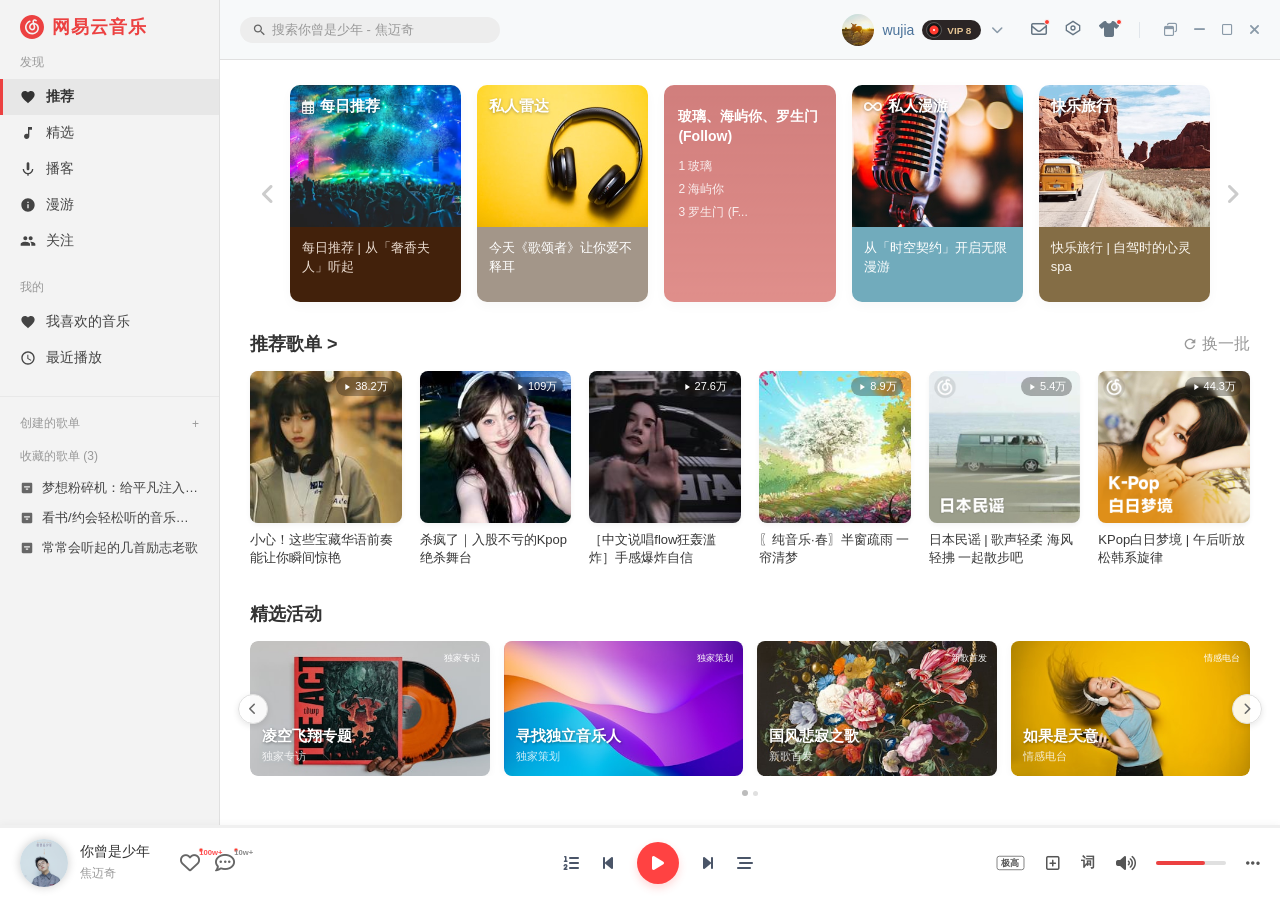
==== index.html @ 2520df68 "first commit: 网页设计课程期末大作业 - 仿网易云音乐网页项目" ====
<!DOCTYPE html>
<html lang="zh-CN">
<head>
    <meta charset="UTF-8">
    <meta name="viewport" content="width=device-width, initial-scale=1.0">
    <title>网易云音乐</title>
    <link rel="stylesheet" href="https://cdnjs.cloudflare.com/ajax/libs/font-awesome/6.4.0/css/all.min.css">
    <link rel="stylesheet" href="css/common.css">
    <style>
        /* 全局重置与变量声明 */
        :root {
            --sidebar-width: 220px;
            --player-height: 75px;
            --topbar-height: 60px;
            --main-bg: #ffffff;
            --sidebar-bg: #f3f3f3;
            --player-bg: #ffffff;
            --text-main: #333333;
            --text-muted: #666666;
            --text-light: #999999;
            --theme-color: #ec4141;
            --theme-hover: #d73a3a;
            --border-color: #e0e0e0;
            --hover-bg: #e7e7e7;
            --card-bg-1: linear-gradient(135deg, #ff5e62, #ff9966);
            --card-bg-2: linear-gradient(135deg, #4ea5ff, #3a7bd5);
            --card-bg-3: linear-gradient(135deg, #de6262, #ffb88c);
            --card-bg-4: linear-gradient(135deg, #11998e, #38ef7d);
            --card-bg-5: linear-gradient(135deg, #f7971e, #ffd200);
        }

        * {
            box-sizing: border-box;
            margin: 0;
            padding: 0;
            font-family: "Helvetica Neue", Helvetica, Arial, "Microsoft YaHei", sans-serif;
            -webkit-user-select: none;
            user-select: none;
        }

        body {
            background-color: #f5f5f7;
            color: var(--text-main);
            overflow: hidden;
            height: 100vh;
            display: flex;
            flex-direction: column;
        }

        /* 布局容器 */
        .app-container {
            display: flex;
            width: 100%;
            height: calc(100vh - var(--player-height));
            position: relative;
        }

        /* 侧边栏样式 */
        .sidebar {
            width: var(--sidebar-width);
            background-color: var(--sidebar-bg);
            border-right: 1px solid var(--border-color);
            display: flex;
            flex-direction: column;
            padding: 15px 0 10px 0;
            flex-shrink: 0;
        }

        .logo {
            display: flex;
            align-items: center;
            padding: 0 20px 15px 20px;
            font-size: 18px;
            font-weight: bold;
            color: var(--theme-color);
            letter-spacing: 1px;
        }

        .logo svg {
            margin-right: 8px;
            fill: var(--theme-color);
        }

        .menu-group {
            margin-bottom: 20px;
        }

        .menu-group h3 {
            font-size: 12px;
            color: var(--text-light);
            padding: 0 20px 8px 20px;
            font-weight: normal;
        }

        .menu-group ul {
            list-style: none;
        }

        .menu-group li {
            display: flex;
            align-items: center;
            padding: 9px 20px;
            font-size: 14px;
            color: #444;
            cursor: pointer;
            transition: all 0.2s ease;
        }

        .menu-group li:hover {
            background-color: var(--hover-bg);
            color: var(--text-main);
        }

        .menu-group li.active {
            background-color: var(--hover-bg);
            color: var(--text-main);
            font-weight: bold;
            border-left: 3px solid var(--theme-color);
            padding-left: 17px;
        }

        .menu-group li svg {
            margin-right: 10px;
            width: 16px;
            height: 16px;
            fill: currentColor;
        }

        .playlist-section {
            flex: 1;
            overflow-y: auto;
            border-top: 1px solid #e8e8e8;
            padding-top: 10px;
        }

        .playlist-section::-webkit-scrollbar {
            width: 5px;
        }
        .playlist-section::-webkit-scrollbar-thumb {
            background: #ddd;
            border-radius: 10px;
        }

        .section-title {
            font-size: 12px;
            color: var(--text-light);
            padding: 8px 20px;
            display: flex;
            justify-content: space-between;
            align-items: center;
            cursor: pointer;
        }
        
        .section-title:hover {
            color: var(--text-muted);
        }

        .fav-playlists {
            list-style: none;
        }

        .fav-playlists li {
            display: flex;
            align-items: center;
            padding: 6px 20px;
            font-size: 13px;
            color: #444;
            cursor: pointer;
            white-space: nowrap;
            overflow: hidden;
            text-overflow: ellipsis;
        }
        
        .fav-playlists li:hover {
            background-color: var(--hover-bg);
        }

        .fav-playlists li svg {
            margin-right: 8px;
            flex-shrink: 0;
            fill: var(--text-muted);
        }

        .fav-playlists li span {
            white-space: nowrap;
            overflow: hidden;
            text-overflow: ellipsis;
        }

        /* 主内容区域样式 */
        .main-content {
            flex: 1;
            background-color: var(--main-bg);
            display: flex;
            flex-direction: column;
            height: 100%;
            position: relative;
        }

        /* 顶部导航条 */
        .top-bar {
            height: var(--topbar-height);
            display: flex;
            align-items: center;
            justify-content: space-between;
            padding: 0 20px;
            border-bottom: 1px solid var(--border-color);
            flex-shrink: 0;
            background-color: #f7f9fa;
        }

        .search-box {
            display: flex;
            align-items: center;
            background-color: #ededed;
            border-radius: 30px;
            padding: 5px 12px;
            width: 260px;
            position: relative;
        }

        .search-box input {
            border: none;
            background: none;
            outline: none;
            font-size: 13px;
            width: 100%;
            color: var(--text-main);
            padding-left: 5px;
        }

        .search-box input::placeholder {
            color: var(--text-light);
        }

        .search-box svg {
            fill: var(--text-muted);
            width: 16px;
            height: 16px;
            cursor: pointer;
        }

        /* 用户状态栏样式 */
        .user-status-bar {
            display: flex;
            align-items: center;
            gap: 12px;
        }

        .user-profile {
            display: flex;
            align-items: center;
            gap: 8px;
        }

        .avatar {
            width: 32px;
            height: 32px;
            border-radius: 50%;
            object-fit: cover;
            background-color: #ddd;
            cursor: pointer;
        }

        .username {
            font-size: 14px;
            color: #4a729a;
            font-weight: 500;
            cursor: pointer;
        }

        .vip-tag {
            display: flex;
            align-items: center;
            background-color: #2b2525;
            color: #e5c494;
            padding: 2px 8px 2px 4px;
            border-radius: 12px;
            font-size: 11px;
            font-weight: bold;
            height: 20px;
            gap: 4px;
            cursor: pointer;
        }

        .vinyl-icon {
            width: 16px;
            height: 16px;
            background: radial-gradient(circle, #ff3b30 4px, #111 5px, #333 10px);
            border-radius: 50%;
            border: 1px solid #555;
            display: flex;
            align-items: center;
            justify-content: center;
        }

        .vinyl-icon::after {
            content: '';
            width: 2px;
            height: 2px;
            background-color: #fff;
            border-radius: 50%;
        }

        .vip-text {
            transform: scale(0.9);
            white-space: nowrap;
        }

        .arrow-down {
            color: #8a9aa8;
            font-size: 12px;
            margin-left: 2px;
            cursor: pointer;
        }

        .icon-actions {
            display: flex;
            align-items: center;
            gap: 18px;
            margin-left: 16px;
            margin-right: 8px;
        }

        .icon-wrapper {
            position: relative;
            color: #667684;
            font-size: 16px;
            cursor: pointer;
            transition: color 0.2s;
        }

        .icon-wrapper:hover {
            color: #333;
        }

        .badge {
            position: absolute;
            top: -2px;
            right: -3px;
            width: 6px;
            height: 6px;
            background-color: #ff3b30;
            border-radius: 50%;
            border: 1px solid #f7f9fa;
        }

        .divider {
            width: 1px;
            height: 16px;
            background-color: #e1e6eb;
            margin-right: 12px;
        }

        .window-controls {
            display: flex;
            align-items: center;
            gap: 16px;
            color: #8a9aa8;
            font-size: 14px;
        }

        .control-btn {
            cursor: pointer;
            transition: color 0.2s;
        }

        .control-btn:hover {
            color: #333;
        }

        /* 可滚动核心内容区 */
        .content-scroll {
            flex: 1;
            overflow-y: auto;
            padding: 25px 30px;
        }

        .content-scroll::-webkit-scrollbar {
            width: 8px;
        }
        .content-scroll::-webkit-scrollbar-thumb {
            background: #ddd;
            border-radius: 10px;
        }

        /* 顶部大卡片推荐区域 */
        .recommend-container {
            position: relative;
            width: 100%;
            padding: 0 40px;
            margin-bottom: 30px;
        }
        .recommend-container .nav-arrow {
            position: absolute;
            top: 50%;
            transform: translateY(-50%);
            width: 36px;
            height: 36px;
            color: #cccccc;
            font-size: 24px;
            display: flex;
            align-items: center;
            justify-content: center;
            cursor: pointer;
            transition: color 0.2s;
            z-index: 5;
        }
        .recommend-container .nav-arrow:hover { color: #999; }
        .recommend-container .arrow-left { left: 0; }
        .recommend-container .arrow-right { right: 0; }
        .banner-grid {
            display: grid;
            grid-template-columns: repeat(5, 1fr);
            gap: 16px;
            width: 100%;
        }
        .banner-card {
            background-color: #ffffff;
            border-radius: 10px;
            overflow: hidden;
            display: flex;
            flex-direction: column;
            aspect-ratio: 185 / 235;
            cursor: pointer;
            box-shadow: 0 4px 12px rgba(0,0,0,0.03);
            transition: transform 0.25s ease;
        }
        .banner-card:hover { transform: translateY(-4px); }
        .card-image-area {
            position: relative;
            flex: 1;
            background-size: cover;
            background-position: center;
        }
        .card-tag {
            position: absolute;
            top: 12px;
            left: 12px;
            color: #fff;
            font-size: 15px;
            font-weight: bold;
            display: flex;
            align-items: center;
            gap: 6px;
            text-shadow: 0 1px 3px rgba(0,0,0,0.3);
        }
        .card-tag i { font-size: 14px; opacity: 0.9; }
        .card-info-area {
            height: 75px;
            padding: 12px;
            font-size: 13px;
            line-height: 1.4;
            font-weight: 500;
            display: -webkit-box;
            -webkit-line-clamp: 2;
            -webkit-box-orient: vertical;
            overflow: hidden;
        }
        .card-1 .card-image-area { background-image: url('images/photo-1514525253161-7a46d19cd819.jpg'); }
        .card-1 .card-info-area { background-color: #42210b; color: #ebdcd0; }
        .card-2 .card-image-area { background-image: url('images/photo-1505740420928-5e560c06d30e.jpg'); }
        .card-2 .card-info-area { background-color: #a39689; color: #fff; }
        .card-3 {
            background-image: linear-gradient(to bottom, rgba(202,108,106,0.88), rgba(221,133,129,0.92)), url('https://images.unsplash.com/photo-1470225620780-dba8ba36b745?w=400&auto=format&fit=crop&q=80');
            background-size: cover;
            background-position: center;
            color: #fff;
            padding: 22px 14px 14px 14px;
            display: flex;
            flex-direction: column;
            justify-content: space-between;
        }
        .card-3 .list-title { font-size: 14px; font-weight: bold; line-height: 1.4; margin-bottom: 12px; }
        .card-3 .song-item { font-size: 12px; opacity: 0.85; margin-bottom: 6px; white-space: nowrap; overflow: hidden; text-overflow: ellipsis; }
        .play-btn-wrapper { display: flex; justify-content: flex-end; align-items: flex-end; margin-top: auto; }
        .play-btn {
            width: 32px;
            height: 32px;
            background-color: rgba(255,255,255,0.9);
            border-radius: 50%;
            display: flex;
            align-items: center;
            justify-content: center;
            color: #dd8581;
            font-size: 14px;
            padding-left: 3px;
            opacity: 0;
            transform: translateY(5px);
            transition: opacity 0.25s ease, transform 0.25s ease;
        }
        .card-3:hover .play-btn {
            opacity: 1;
            transform: translateY(0);
        }
        .card-4 .card-image-area { background-image: url('images/photo-1511671782779-c97d3d27a1d4.jpg'); }
        .card-4 .card-info-area { background-color: #71abbc; color: #fff; }
        .card-5 .card-image-area { background-image: url('images/photo-1469854523086-cc02fe5d8800.jpg'); }
        .card-5 .card-info-area { background-color: #846d45; color: #fbf7f0; }

        /* 通用区块标题组件 */
        .section-header {
            display: flex;
            justify-content: space-between;
            align-items: center;
            margin-bottom: 15px;
        }

        .section-header h2 {
            font-size: 18px;
            font-weight: bold;
            cursor: pointer;
            display: flex;
            align-items: center;
            gap: 5px;
        }
        
        .section-header h2:hover {
            color: #000;
        }

        .icon-refresh-btn {
            cursor: pointer;
            color: var(--text-light);
            display: flex;
            align-items: center;
        }
        .icon-refresh-btn:hover {
            color: var(--text-muted);
        }

        /* 歌单网格卡片排列 */
        .card-grid {
            display: grid;
            grid-template-columns: repeat(6, 1fr);
            gap: 18px;
            margin-bottom: 35px;
        }

        .music-card {
            cursor: pointer;
            display: flex;
            flex-direction: column;
        }

        .cover-wrapper {
            width: 100%;
            aspect-ratio: 1 / 1;
            position: relative;
            border-radius: 8px;
            overflow: hidden;
            background-color: #eee;
            margin-bottom: 8px;
            box-shadow: 0 2px 5px rgba(0,0,0,0.05);
        }

        .cover-wrapper img {
            width: 100%;
            height: 100%;
            object-fit: cover;
            transition: transform 0.3s ease;
        }

        .music-card:hover .cover-wrapper img {
            transform: scale(1.05);
        }

        .play-count {
            position: absolute;
            top: 6px;
            right: 8px;
            color: #fff;
            font-size: 11px;
            background: rgba(0, 0, 0, 0.3);
            padding: 2px 6px;
            border-radius: 10px;
            display: flex;
            align-items: center;
            gap: 3px;
            backdrop-filter: blur(2px);
        }

        .card-title {
            font-size: 13px;
            line-height: 1.4;
            color: #373737;
            display: -webkit-box;
            -webkit-line-clamp: 2;
            -webkit-box-orient: vertical;
            overflow: hidden;
            text-overflow: ellipsis;
            height: 36px;
        }

        .music-card:hover .card-title {
            color: #000;
        }

        /* 精选活动横幅区 */
        .activity-carousel {
            position: relative;
        }
        .activity-carousel .arrow-btn {
            position: absolute;
            top: 50%;
            transform: translateY(-50%);
            width: 30px;
            height: 30px;
            border-radius: 50%;
            background: rgba(255,255,255,0.9);
            border: 1px solid #e0e0e0;
            display: flex;
            align-items: center;
            justify-content: center;
            cursor: pointer;
            z-index: 10;
            box-shadow: 0 2px 6px rgba(0,0,0,0.1);
            transition: all 0.2s;
            color: #666;
            font-size: 12px;
        }
        .activity-carousel .arrow-btn:hover {
            background: #fff;
            box-shadow: 0 4px 12px rgba(0,0,0,0.15);
            color: #333;
        }
        .activity-carousel .arrow-left { left: -12px; }
        .activity-carousel .arrow-right { right: -12px; }
        .activity-viewport {
            overflow: hidden;
            border-radius: 8px;
        }
        .activity-track {
            display: flex;
            transition: transform 0.4s ease;
        }
        .activity-page {
            display: grid;
            grid-template-columns: repeat(4, 1fr);
            gap: 14px;
            min-width: 100%;
        }
        .activity-card {
            position: relative;
            aspect-ratio: 245 / 138;
            border-radius: 8px;
            overflow: hidden;
            cursor: pointer;
            background-size: cover;
            background-position: center;
            box-shadow: 0 2px 8px rgba(0, 0, 0, 0.04);
            transition: transform 0.25s ease, box-shadow 0.25s ease;
        }
        .activity-card:hover {
            transform: translateY(-2px);
            box-shadow: 0 6px 16px rgba(0, 0, 0, 0.12);
        }
        .activity-card .badge {
            position: absolute;
            bottom: 6px;
            right: 6px;
            font-size: 10px;
            padding: 1px 5px;
            border-radius: 3px;
            color: #ffffff;
            transform: scale(0.9);
            transform-origin: right bottom;
            width: auto;
            height: auto;
            background-color: transparent;
            border: none;
            line-height: 1.2;
            display: inline-block;
        }
        .activity-card .card-overlay {
            width: 100%;
            height: 100%;
            display: flex;
            flex-direction: column;
            justify-content: flex-end;
            padding: 12px;
            pointer-events: none;
        }
        .activity-card .card-label {
            font-size: 15px;
            font-weight: bold;
            color: #fff;
            text-shadow: 1px 1px 3px rgba(0,0,0,0.4);
        }
        .activity-card .card-sub {
            font-size: 11px;
            color: rgba(255,255,255,0.8);
            margin-top: 3px;
        }
        .indicator-dots {
            display: flex;
            justify-content: center;
            align-items: center;
            gap: 5px;
            margin-top: 14px;
        }
        .dot {
            width: 5px;
            height: 5px;
            border-radius: 50%;
            background-color: #e0e0e0;
            cursor: pointer;
            transition: background-color 0.2s ease;
        }
        .dot.active {
            background-color: #bcbcbc;
            width: 6px;
            height: 6px;
        }

        /* --- 底部播放控制栏 --- */
        .player-bar {
            position: fixed;
            bottom: 0; left: 0; right: 0;
            height: 75px;
            background-color: #ffffff;
            border-top: 1px solid #e8e8e8;
            display: flex;
            align-items: center;
            justify-content: space-between;
            padding: 0 20px;
            z-index: 100;
        }
        .left-panel { display: flex; align-items: center; min-width: 300px; }
        .album-cover {
            position: relative;
            width: 48px; height: 48px;
            border-radius: 50%;
            display: flex; align-items: center; justify-content: center;
            box-shadow: 0 0 10px rgba(0,0,0,0.2);
            flex-shrink: 0;
        }
        .song-info { margin-left: 12px; margin-right: 20px; }
        .song-info .song-title { font-size: 14px; color: #333; font-weight: 500; margin-bottom: 4px; cursor: pointer; }
        .song-info .song-title:hover { text-decoration: underline; }
        .song-info .artist { font-size: 12px; color: #999; }
        .interactions { display: flex; align-items: center; gap: 15px; margin-left: 10px; }
        .icon-btn-count { display: flex; align-items: center; position: relative; color: #666; font-size: 20px; cursor: pointer; }
        .icon-btn-count.liked { color: #ff4d4f; }
        .icon-btn-count .badge { position: absolute; top: -6px; left: 18px; font-size: 9px; color: #ff4d4f; font-weight: bold; white-space: nowrap; transform: scale(0.85); }
        .comment-btn .badge { color: #888; }
        .center-panel { display: flex; flex-direction: column; align-items: center; gap: 6px; width: 45%; }
        .control-row { display: flex; align-items: center; gap: 24px; }
        .ctrl-btn { background: none; border: none; color: #4a5568; font-size: 16px; cursor: pointer; transition: color 0.2s; display: flex; align-items: center; justify-content: center; }
        .ctrl-btn:hover { color: #111; }
        .play-pause-btn {
            width: 42px; height: 42px;
            background-color: #ff4242;
            color: #ffffff;
            border-radius: 50%;
            font-size: 16px;
            box-shadow: 0 4px 8px rgba(255,66,66,0.2);
        }
        .play-pause-btn:hover { background-color: #f53131; color: #fff; }
        .right-panel { display: flex; align-items: center; gap: 20px; color: #555; }
        .quality-tag { font-size: 10px; border: 1px solid #777; color: #555; padding: 0 4px; border-radius: 3px; font-weight: bold; letter-spacing: 0.5px; cursor: pointer; transform: scale(0.9); }
        .quality-tag:hover { border-color: #ff4242; color: #ff4242; }
        .right-icon { font-size: 16px; cursor: pointer; transition: color 0.2s; }
        .right-icon:hover { color: #111; }
        .lrc-icon { font-size: 14px; font-weight: bold; border: 1px solid transparent; }
    </style>
</head>
<body>

    <div class="app-container">
        
        <!-- 左侧导航栏 -->
        <aside class="sidebar">
            <div class="logo">
                <svg viewBox="0 0 24 24" width="24" height="24" fill="var(--theme-color)"><path d="M13.046 9.388a3.919 3.919 0 0 0-.66.19c-.809.312-1.447.991-1.666 1.775a2.269 2.269 0 0 0-.074.81c.048.546.333 1.05.764 1.35a1.483 1.483 0 0 0 2.01-.286c.406-.531.355-1.183.24-1.636-.098-.387-.22-.816-.345-1.249a64.76 64.76 0 0 1-.269-.954zm-.82 10.07c-3.984 0-7.224-3.24-7.224-7.223 0-.98.226-3.02 1.884-4.822A7.188 7.188 0 0 1 9.502 5.6a.792.792 0 1 1 .587 1.472 5.619 5.619 0 0 0-2.795 2.462 5.538 5.538 0 0 0-.707 2.7 5.645 5.645 0 0 0 5.638 5.638c1.844 0 3.627-.953 4.542-2.428 1.042-1.68.772-3.931-.627-5.238a3.299 3.299 0 0 0-1.437-.777c.172.589.334 1.18.494 1.772.284 1.12.1 2.181-.519 2.989-.39.51-.956.888-1.592 1.064a3.038 3.038 0 0 1-2.58-.44 3.45 3.45 0 0 1-1.44-2.514c-.04-.467.002-.93.128-1.376.35-1.256 1.356-2.339 2.622-2.826a5.5 5.5 0 0 1 .823-.246l-.134-.505c-.37-1.371.25-2.579 1.547-3.007.329-.109.68-.145 1.025-.105.792.09 1.476.592 1.709 1.023.258.507-.096 1.153-.706 1.153a.788.788 0 0 1-.54-.213c-.088-.08-.163-.174-.259-.247a.825.825 0 0 0-.632-.166.807.807 0 0 0-.634.551c-.056.191-.031.406.02.595.07.256.159.597.217.82 1.11.098 2.162.54 2.97 1.296 1.974 1.844 2.35 4.886.892 7.233-1.197 1.93-3.509 3.177-5.889 3.177zM0 12c0 6.627 5.373 12 12 12s12-5.373 12-12S18.627 0 12 0 0 5.373 0 12Z"/></svg>
                <span>网易云音乐</span>
            </div>
            
            <nav class="menu-group">
                <h3>发现</h3>
                <ul>
                    <li class="nav-item active" data-target="recommend">
                        <svg viewBox="0 0 24 24"><path d="M12 21.35l-1.45-1.32C5.4 15.36 2 12.28 2 8.5 2 5.42 4.42 3 7.5 3c1.74 0 3.41.81 4.5 2.09C13.09 3.81 14.76 3 16.5 3 19.58 3 22 5.42 22 8.5c0 3.78-3.4 6.86-8.55 11.54L12 21.35z"/></svg>
                        推荐
                    </li>
                    <a href="jinxuan.html" style="text-decoration: none; color: inherit;">
                        <li class="nav-item" data-target="featured">
                            <svg viewBox="0 0 24 24"><path d="M12 3v10.55c-.59-.34-1.27-.55-2-.55-2.21 0-4 1.79-4 4s1.79 4 4 4 4-1.79 4-4V7h4V3h-6z"/></svg>
                            精选
                    </li>
                    </a>
                    
                    <a href="boke.html" style="text-decoration: none; color: inherit;">
                        <li class="nav-item" data-target="podcast">
                            <svg viewBox="0 0 24 24"><path d="M12 2c-1.1 0-2 .9-2 2v8c0 1.1.9 2 2 2s2-.9 2-2V4c0-1.1-.9-2-2-2zm6 10c0 3.31-2.69 6-6 6s-6-2.69-6-6H4c0 4.07 3.06 7.44 7 7.93V22h2v-2.07c3.94-.49 7-3.86 7-7.93h-2z"/></svg>
                            播客
                        </li>
                    </a>
                    <a href="manyou.html" style="text-decoration: none; color: inherit;">
                        <li class="nav-item" data-target="roam">
                            <svg viewBox="0 0 24 24"><path d="M12 2C6.48 2 2 6.48 2 12s4.48 10 10 10 10-4.48 10-10S17.52 2 12 2zm1 15h-2v-6h2v6zm0-8h-2V7h2v2z"/></svg>
                            漫游
                        </li>
                    </a>
                    <a href="guanzhu.html" style="text-decoration: none; color: inherit;">
                        <li class="nav-item" data-target="follow">
                            <svg viewBox="0 0 24 24"><path d="M16 11c1.66 0 2.99-1.34 2.99-3S17.66 5 16 5c-1.66 0-3 1.34-3 3s1.34 3 3 3zm-8 0c1.66 0 2.99-1.34 2.99-3S9.66 5 8 5C6.34 5 5 6.34 5 8s1.34 3 3 3zm0 2c-2.33 0-7 1.17-7 3.5V19h14v-2.5c0-2.33-4.67-3.5-7-3.5zm8 0c-.29 0-.62.02-.97.05 1.16.84 1.97 1.97 1.97 3.45V19h6v-2.5c0-2.33-4.67-3.5-7-3.5z"/></svg>
                            关注
                        </li>
                    </a>
                </ul>
            </nav>

            <nav class="menu-group">
                <h3>我的</h3>
                <ul>
                    <a href="xihuan.html" style="text-decoration: none; color: inherit;">
                        <li class="nav-item">
                            <svg viewBox="0 0 24 24"><path d="M12 21.35l-1.45-1.32C5.4 15.36 2 12.28 2 8.5 2 5.42 4.42 3 7.5 3c1.74 0 3.41.81 4.5 2.09C13.09 3.81 14.76 3 16.5 3 19.58 3 22 5.42 22 8.5c0 3.78-3.4 6.86-8.55 11.54L12 21.35z"/></svg>
                            我喜欢的音乐
                        </li>
                    </a>
                    <a href="zuijin.html" style="text-decoration: none; color: inherit;">
                    <li class="nav-item">
                        <svg viewBox="0 0 24 24"><path d="M11.99 2C6.47 2 2 6.48 2 12s4.47 10 9.99 10C17.52 22 22 17.52 22 12S17.52 2 11.99 2zM12 20c-4.42 0-8-3.58-8-8s3.58-8 8-8 8 3.58 8 8-3.58 8-8 8zm.5-13H11v6l5.25 3.15.75-1.23-4.5-2.67V7z"/></svg>
                        最近播放
                    </li>
                    </a>
                </ul>
            </nav>

            <div class="playlist-section">
                <div class="section-title">创建的歌单 <span>+</span></div>
                <div class="section-title">收藏的歌单 (3)</div>
                <ul class="fav-playlists">
                    <li class="playlist-item" data-playlist="梦想粉碎机">
                        <svg viewBox="0 0 24 24" width="14" height="14"><path d="M19 3H5c-1.1 0-2 .9-2 2v14c0 1.1.9 2 2 2h14c1.1 0 2-.9 2-2V5c0-1.1-.9-2-2-2zm-5 12h-4v-2h4v2zm3-4H7V9h10v2z"/></svg>
                        <span>梦想粉碎机：给平凡注入力量</span>
                    </li>
                    <li class="playlist-item" data-playlist="看书听的乐器伴奏">
                        <svg viewBox="0 0 24 24" width="14" height="14"><path d="M19 3H5c-1.1 0-2 .9-2 2v14c0 1.1.9 2 2 2h14c1.1 0 2-.9 2-2V5c0-1.1-.9-2-2-2zm-5 12h-4v-2h4v2zm3-4H7V9h10v2z"/></svg>
                        <span>看书/约会轻松听的音乐伴奏</span>
                    </li>
                    <li class="playlist-item" data-playlist="深夜励志回响">
                        <svg viewBox="0 0 24 24" width="14" height="14"><path d="M19 3H5c-1.1 0-2 .9-2 2v14c0 1.1.9 2 2 2h14c1.1 0 2-.9 2-2V5c0-1.1-.9-2-2-2zm-5 12h-4v-2h4v2zm3-4H7V9h10v2z"/></svg>
                        <span>常常会听起的几首励志老歌</span>
                    </li>
                </ul>
            </div>
        </aside>

        <!-- 右侧主内容区 -->
        <main class="main-content">
            
            <!-- 顶部搜索与用户栏 -->
            <header class="top-bar">
                <div class="search-box">
                    <svg viewBox="0 0 24 24"><path d="M15.5 14h-.79l-.28-.27C15.41 12.59 16 11.11 16 9.5 16 5.91 13.09 3 9.5 3S3 5.91 3 9.5 5.91 16 9.5 16c1.61 0 3.09-.59 4.23-1.57l.27.28v.79l5 4.99L20.49 19l-4.99-5zm-6 0C7.01 14 5 11.99 5 9.5S7.01 5 9.5 5 14 7.01 14 9.5 11.99 14 9.5 14z"/></svg>
                    <input type="text" id="searchInput" placeholder="搜索你曾是少年 - 焦迈奇">
                </div>
                <div class="user-status-bar">
                    <div class="user-profile">
                        <img class="avatar" src="images/head.jpg" alt="avatar">
                        <span class="username">wujia</span>
                        <div class="vip-tag">
                            <div class="vinyl-icon"></div>
                            <span class="vip-text">VIP 8</span>
                        </div>
                        <i class="fa-solid fa-chevron-down arrow-down"></i>
                    </div>

                    <div class="icon-actions">
                        <div class="icon-wrapper">
                            <i class="fa-regular fa-envelope"></i>
                            <div class="badge"></div>
                        </div>
                        <div class="icon-wrapper">
                            <svg width="16" height="16" viewBox="0 0 24 24" fill="none" stroke="currentColor" stroke-width="2"><polygon points="12 2 22 8.5 22 15.5 12 22 2 15.5 2 8.5" /><circle cx="12" cy="12" r="3" /></svg>
                        </div>
                        <div class="icon-wrapper">
                            <i class="fa-solid fa-shirt"></i>
                            <div class="badge"></div>
                        </div>
                    </div>

                    <div class="divider"></div>

                    <div class="window-controls">
                        <i class="fa-regular fa-window-restore control-btn" style="font-size: 13px;"></i>
                        <i class="fa-solid fa-minus control-btn"></i>
                        <i class="fa-regular fa-square control-btn" style="font-size: 12px;"></i>
                        <i class="fa-solid fa-xmark control-btn" style="font-size: 15px;"></i>
                    </div>
                </div>
            </header>

            <!-- 可滚动的核心视图区 -->
            <div class="content-scroll" id="mainView">
                
                <!-- 第一排大卡片推荐 -->
                <div class="recommend-container">
                    <div class="nav-arrow arrow-left" id="recommendPrev">
                        <i class="fa-solid fa-angle-left"></i>
                    </div>
                    <section class="banner-grid">
                        <div class="banner-card card-1" data-playlist="每日推荐">
                            <div class="card-image-area">
                                <div class="card-tag"><i class="fa-regular fa-calendar-days"></i> 每日推荐</div>
                            </div>
                            <div class="card-info-area">每日推荐 | 从「奢香夫人」听起</div>
                        </div>
                        <div class="banner-card card-2" data-playlist="私人雷达">
                            <div class="card-image-area">
                                <div class="card-tag">私人雷达</div>
                            </div>
                            <div class="card-info-area">今天《歌颂者》让你爱不释耳</div>
                        </div>
                        <div class="banner-card card-3" data-playlist="云音乐热歌榜">
                            <div>
                                <div class="list-title">玻璃、海屿你、罗生门 (Follow)</div>
                                <div class="song-item">1 玻璃</div>
                                <div class="song-item">2 海屿你</div>
                                <div class="song-item">3 罗生门 (F...</div>
                            </div>
                            <div class="play-btn-wrapper">
                                <div class="play-btn"><i class="fa-solid fa-play"></i></div>
                            </div>
                        </div>
                        <div class="banner-card card-4" data-playlist="私人漫游">
                            <div class="card-image-area">
                                <div class="card-tag"><i class="fa-solid fa-infinity"></i> 私人漫游</div>
                            </div>
                            <div class="card-info-area">从「时空契约」开启无限漫游</div>
                        </div>
                        <div class="banner-card card-5" data-playlist="快乐旅行">
                            <div class="card-image-area">
                                <div class="card-tag">快乐旅行</div>
                            </div>
                            <div class="card-info-area">快乐旅行 | 自驾时的心灵 spa</div>
                        </div>
                    </section>
                    <div class="nav-arrow arrow-right" id="recommendNext">
                        <i class="fa-solid fa-angle-right"></i>
                    </div>
                </div>

                <!-- 推荐歌单网格 -->
                <section>
                    <div class="section-header">
                        <h2>推荐歌单 <span>&gt;</span></h2>
                        <div class="icon-refresh-btn" id="refreshPlaylists">
                            <svg viewBox="0 0 24 24" width="16" height="16" style="margin-right:4px; fill:currentColor;"><path d="M17.65 6.35C16.2 4.9 14.21 4 12 4c-4.42 0-7.99 3.58-7.99 8s3.57 8 7.99 8c3.73 0 6.84-2.55 7.73-6h-2.08c-.82 2.33-3.04 4-5.65 4-3.31 0-6-2.69-6-6s2.69-6 6-6c1.66 0 3.14.69 4.22 1.78L13 11h7V4l-2.35 2.35z"/></svg>
                            换一批
                        </div>
                    </div>
                    <div class="card-grid" id="playlistGrid">
                        <!-- 动态生成的歌单卡片 -->
                    </div>
                </section>

                <!-- 精选活动板块 -->
                <section style="margin-top: 15px;">
                    <div class="section-header">
                        <h2>精选活动</h2>
                    </div>
                    <div class="activity-carousel">
                        <div class="arrow-btn arrow-left" id="activityPrev"><i class="fa-solid fa-chevron-left"></i></div>
                        <div class="arrow-btn arrow-right" id="activityNext"><i class="fa-solid fa-chevron-right"></i></div>
                        <div class="activity-viewport">
                            <div class="activity-track" id="activityTrack">
                                <!-- 第1页 -->
                                <div class="activity-page">
                                    <div class="activity-card" style="background-image: url('images/photo-1614613535308-eb5fbd3d2c17.jpg');">
                                        <div class="card-overlay"><span class="card-label">凌空飞翔专题</span><span class="card-sub">独家专访</span></div>
                                        <span class="badge">独家专访</span>
                                    </div>
                                    <div class="activity-card" style="background-image: url('images/photo-1618005182384-a83a8bd57fbe.jpg');">
                                        <div class="card-overlay"><span class="card-label">寻找独立音乐人</span><span class="card-sub">独家策划</span></div>
                                        <span class="badge">独家策划</span>
                                    </div>
                                    <div class="activity-card" style="background-image: url('images/photo-1579783900882-c0d3dad7b119.jpg');">
                                        <div class="card-overlay"><span class="card-label">国风悲寂之歌</span><span class="card-sub">新歌首发</span></div>
                                        <span class="badge">新歌首发</span>
                                    </div>
                                    <div class="activity-card" style="background-image: url('images/photo-1518609878373-06d740f60d8b.jpg');">
                                        <div class="card-overlay"><span class="card-label">如果是天意</span><span class="card-sub">情感电台</span></div>
                                        <span class="badge">情感电台</span>
                                    </div>
                                </div>
                                <!-- 第2页 -->
                                <div class="activity-page">
                                    <div class="activity-card" style="background-image: url('images/photo-1514525253161-7a46d19cd819.jpg');">
                                        <div class="card-overlay"><span class="card-label">粤语经典回响</span><span class="card-sub">港乐精选</span></div>
                                        <span class="badge">港乐精选</span>
                                    </div>
                                    <div class="activity-card" style="background-image: url('images/photo-1493225457124-a3eb161ffa5f.jpg');">
                                        <div class="card-overlay"><span class="card-label">K-Pop热浪来袭</span><span class="card-sub">韩流专区</span></div>
                                        <span class="badge">韩流专区</span>
                                    </div>
                                    <div class="activity-card" style="background-image: url('images/photo-1507838153414-b4b713384a76.jpg');">
                                        <div class="card-overlay"><span class="card-label">深夜治愈电台</span><span class="card-sub">助眠专区</span></div>
                                        <span class="badge">助眠专区</span>
                                    </div>
                                    <div class="activity-card" style="background-image: url('images/photo-1487180144351-b8472da7d491.jpg');">
                                        <div class="card-overlay"><span class="card-label">Lofi驾车时光</span><span class="card-sub">驾驶歌单</span></div>
                                        <span class="badge">驾驶歌单</span>
                                    </div>
                                </div>
                            </div>
                        </div>
                    </div>
                    <div class="indicator-dots" id="activityDots">
                        <span class="dot active" data-page="0"></span>
                        <span class="dot" data-page="1"></span>
                    </div>
                </section>

            </div>
        </main>
    </div>

    <!-- 隐藏的音频播放器 -->
    <audio id="audioPlayer" preload="auto"></audio>

    <!-- 底部播放器控制条 -->
    <footer class="player-bar">
        <div class="left-panel">
            <div class="album-cover" id="trackCover" style="background: linear-gradient(135deg, #3a7bd5, #3a6073);"></div>
            <div class="song-info">
                <div class="song-title" id="trackName">你曾是少年</div>
                <div class="artist" id="artistName">焦迈奇</div>
            </div>
            <div class="interactions">
                <div class="icon-btn-count" id="likeBtn">
                    <i class="fa-regular fa-heart"></i>
                    <span class="badge">100w+</span>
                </div>
                <div class="icon-btn-count comment-btn">
                    <i class="fa-regular fa-comment-dots"></i>
                    <span class="badge">10w+</span>
                </div>
            </div>
        </div>
        <div class="center-panel">
            <div class="control-row">
                <button class="ctrl-btn" title="顺序播放" id="modeBtn"><i class="fa-solid fa-list-ol"></i></button>
                <button class="ctrl-btn" title="上一首" id="prevBtn"><i class="fa-solid fa-backward-step"></i></button>
                <button class="ctrl-btn play-pause-btn" title="播放" id="playBtn"><i class="fa-solid fa-play" id="playIcon"></i></button>
                <button class="ctrl-btn" title="下一首" id="nextBtn"><i class="fa-solid fa-forward-step"></i></button>
                <button class="ctrl-btn" title="播放列表"><i class="fa-solid fa-bars-staggered"></i></button>
            </div>
            
            <div class="player-time-row">
                <span id="currentTime">00:00</span>
                <span id="totalTime">00:00</span>
            </div>
        </div>
        <div class="right-panel">
            <span class="quality-tag">极高</span>
            <i class="fa-regular fa-square-plus right-icon" title="边听边存"></i>
            <span class="right-icon lrc-icon" title="歌词" style="font-family: sans-serif;">词</span>
            <i class="fa-solid fa-volume-high right-icon" id="volumeIcon" title="音量"></i>
            <div style="width:70px; height:4px; background:#e0e0e0; border-radius:2px; cursor:pointer;" id="volumeContainer">
                <div style="height:100%; width:70%; background:#ec4141; border-radius:2px;" id="volumeBar"></div>
            </div>
            <i class="fa-solid fa-ellipsis right-icon" title="更多"></i>
        </div>
    </footer>

    <!-- 核心JavaScript交互 -->
    <script src="js/player.js"></script>
    <script>
        // 模拟本地歌单数据库
        const mockPlaylists = [
            { id: 1, title: "小心！这些宝藏华语前奏能让你瞬间惊艳", count: "38.2万", coverColor: "#fc5c7d", cover: "images/rec1.jpg" },
            { id: 2, title: "「粤语」粤语深情，甜瘾温喉", count: "12.5万", coverColor: "#701ebd", cover: "images/rec2.jpg" },
            { id: 3, title: "后来你哭了，想安慰却忘了早已换了身份", count: "92.1万", coverColor: "#11998e", cover: "images/rec3.jpg" },
            { id: 4, title: "日本民谣 | 歌声轻柔 海风轻拂 一起散步吧", count: "5.4万", coverColor: "#3a7bd5", cover: "images/rec4.jpg" },
            { id: 5, title: "人间漂流日记 | 安放你漂泊的肉体和灵魂", count: "21.0万", coverColor: "#f857a6", cover: "images/rec5.jpg" },
            { id: 6, title: "来自韩国 | Jung Kook引领韩流应援浪潮", count: "15.8万", coverColor: "#e65c00", cover: "images/rec6.jpg" },
            { id: 7, title: "KPop白日梦境 | 午后听放松韩系旋律", count: "44.3万", coverColor: "#1565C0", cover: "images/rec7.jpg" },
            { id: 8, title: "杀疯了｜入股不亏的Kpop绝杀舞台", count: "109万", coverColor: "#00c6ff", cover: "images/rec8.jpg" },
            { id: 9, title: "［中文说唱flow狂轰滥炸］手感爆炸自信", count: "27.6万", coverColor: "#78ffd6", cover: "images/rec9.jpg" },
            { id: 10, title: "〖纯音乐·春〗半窗疏雨 一帘清梦", count: "8.9万", coverColor: "#a8ff78", cover: "images/rec10.jpg" }
        ];

        const playlistGrid = document.getElementById('playlistGrid');
        const refreshPlaylistsBtn = document.getElementById('refreshPlaylists');

        // 渲染推荐歌单（随机 6 个）
        function renderPlaylists() {
            const shuffled = [...mockPlaylists].sort(() => 0.5 - Math.random());
            const selected = shuffled.slice(0, 6);
            playlistGrid.innerHTML = '';
            selected.forEach(item => {
                const card = document.createElement('div');
                card.className = 'music-card';
                card.innerHTML = `
                    <div class="cover-wrapper">
                        <img src="${item.cover}" alt="${item.title}" loading="lazy" onerror="this.style.display='none'; this.nextElementSibling.style.display='flex';">
                        <div style="width:100%; height:100%; background: ${item.coverColor}; display:none; align-items:center; justify-content:center; color:white; font-size:40px; font-weight:bold; opacity:0.85;">🎵</div>
                        <span class="play-count">
                            <svg viewBox="0 0 24 24" width="10" height="10" style="fill:white;"><path d="M8 5v14l11-7z"/></svg>
                            ${item.count}
                        </span>
                    </div>
                    <p class="card-title">${item.title}</p>
                `;
                // 点击歌单 → 随机播放一首真实歌曲
                card.addEventListener('click', () => {
                    const randomIdx = Math.floor(Math.random() * NeteasePlayer.playlist.length);
                    NeteasePlayer.playByIndex(randomIdx);
                });
                playlistGrid.appendChild(card);
            });
        }
        refreshPlaylistsBtn.addEventListener('click', renderPlaylists);
        renderPlaylists();

        // 顶部彩色 Banner 卡片：加载对应电台并随机播放一首
        document.body.addEventListener('click', (e) => {
            const item = e.target.closest('.nav-item');
            if (item) {
                document.querySelectorAll('.nav-item').forEach(i => i.classList.remove('active'));
                item.classList.add('active');
            }
            const banner = e.target.closest('.banner-card');
            if (banner) {
                const randomIdx = Math.floor(Math.random() * NeteasePlayer.playlist.length);
                NeteasePlayer.playByIndex(randomIdx);
            }
        });

        // 搜索框：回车 → 过滤推荐歌单卡片
        const searchInput = document.getElementById('searchInput');
        if (searchInput) {
            const doFilter = () => {
                const kw = searchInput.value.trim().toLowerCase();
                playlistGrid.querySelectorAll('.music-card').forEach(card => {
                    const title = card.querySelector('.card-title').textContent.toLowerCase();
                    card.style.display = (!kw || title.includes(kw)) ? '' : 'none';
                });
            };
            searchInput.addEventListener('input', doFilter);
            searchInput.addEventListener('keydown', (e) => { if (e.key === 'Enter') doFilter(); });
        }

        // 精选活动轮播
        (function() {
            const track = document.getElementById('activityTrack');
            const prevBtn = document.getElementById('activityPrev');
            const nextBtn = document.getElementById('activityNext');
            const dots = document.querySelectorAll('#activityDots .dot');
            let currentPage = 0;
            const totalPages = 2;

            function goToPage(page) {
                currentPage = page;
                track.style.transform = 'translateX(-' + (currentPage * 100) + '%)';
                dots.forEach((dot, i) => dot.classList.toggle('active', i === currentPage));
            }
            prevBtn.addEventListener('click', () => goToPage((currentPage - 1 + totalPages) % totalPages));
            nextBtn.addEventListener('click', () => goToPage((currentPage + 1) % totalPages));
            dots.forEach(dot => dot.addEventListener('click', () => goToPage(parseInt(dot.dataset.page))));
        })();
    </script>
</body>
</html>
---- css/common.css ----
/* 全站 UI 细节统一 */

html {
    scroll-behavior: smooth;
}

.main-container,
.app-container {
    min-width: 0;
}

/* 滚动条 */
.content-scroll,
.playlist-section {
    scrollbar-width: thin;
    scrollbar-color: #d8d8d8 transparent;
}

.content-scroll::-webkit-scrollbar,
.playlist-section::-webkit-scrollbar {
    width: 8px;
}

.content-scroll::-webkit-scrollbar-track,
.playlist-section::-webkit-scrollbar-track {
    background: transparent;
}

.content-scroll::-webkit-scrollbar-thumb,
.playlist-section::-webkit-scrollbar-thumb {
    background: #ddd;
    border-radius: 10px;
}

.content-scroll::-webkit-scrollbar-thumb:hover,
.playlist-section::-webkit-scrollbar-thumb:hover {
    background: #ccc;
}

.following-list::-webkit-scrollbar {
    height: 4px;
}

.following-list::-webkit-scrollbar-thumb {
    background: #ddd;
    border-radius: 4px;
}

/* 搜索框 */
.search-box {
    transition: background-color 0.2s ease, box-shadow 0.2s ease;
}

.search-box:focus-within {
    background-color: #fff;
    box-shadow: 0 0 0 2px rgba(236, 65, 65, 0.12);
}

.search-box input::placeholder {
    transition: color 0.2s;
}

/* 导航 hover 统一 */
.menu-group li:hover,
.fav-playlists li:hover {
    background-color: #e7e7e7 !important;
}

/* 播放器 */
.player-time-row {
    display: none !important;
}

.player-bar {
    box-shadow: 0 -1px 8px rgba(0, 0, 0, 0.04);
}

#volumeContainer {
    width: 70px;
    height: 4px;
    background: #e0e0e0;
    border-radius: 2px;
    cursor: pointer;
    transition: height 0.15s ease;
    flex-shrink: 0;
}

#volumeContainer:hover {
    height: 6px;
}

#volumeBar {
    height: 100% !important;
    background: #ec4141 !important;
    border-radius: 2px;
    transition: width 0.12s linear;
}

.ctrl-btn {
    transition: color 0.2s ease, transform 0.15s ease;
}

.ctrl-btn:active {
    transform: scale(0.9);
}

.play-pause-btn:active {
    transform: scale(0.94);
}

.album-cover,
.player-cover {
    transition: box-shadow 0.3s ease;
}

/* 卡片交互 */
.card-item,
.recommend-card,
.feed-card,
.activity-card,
.banner-card {
    transition: box-shadow 0.2s ease, transform 0.2s ease;
}

.card-play-count {
    backdrop-filter: blur(4px);
}

.card-cover-wrapper::after {
    content: '';
    position: absolute;
    inset: 0;
    background: linear-gradient(to top, rgba(0, 0, 0, 0.18), transparent 45%);
    opacity: 0;
    transition: opacity 0.25s ease;
    pointer-events: none;
}

.card-item:hover .card-cover-wrapper::after {
    opacity: 1;
}

/* 播客网格响应式 */
@media (max-width: 1400px) {
    .card-grid {
        grid-template-columns: repeat(5, 1fr);
    }

    .featured-podcast-grid {
        grid-template-columns: repeat(5, 1fr);
    }
}

@media (max-width: 1100px) {
    .card-grid {
        grid-template-columns: repeat(4, 1fr);
    }

    .featured-podcast-grid {
        grid-template-columns: repeat(3, 1fr);
    }

    .recommend-grid {
        grid-template-columns: repeat(3, 1fr);
    }
}

@media (max-width: 860px) {
    .card-grid {
        grid-template-columns: repeat(3, 1fr);
    }

    .featured-podcast-grid {
        grid-template-columns: repeat(2, 1fr);
    }
}

/* 顶栏消息红点，避免与播放器数字 badge 冲突 */
.user-status-bar .icon-wrapper > .badge {
    width: 6px;
    height: 6px;
    padding: 0;
    font-size: 0;
    transform: none;
    top: -2px;
    right: -3px;
}
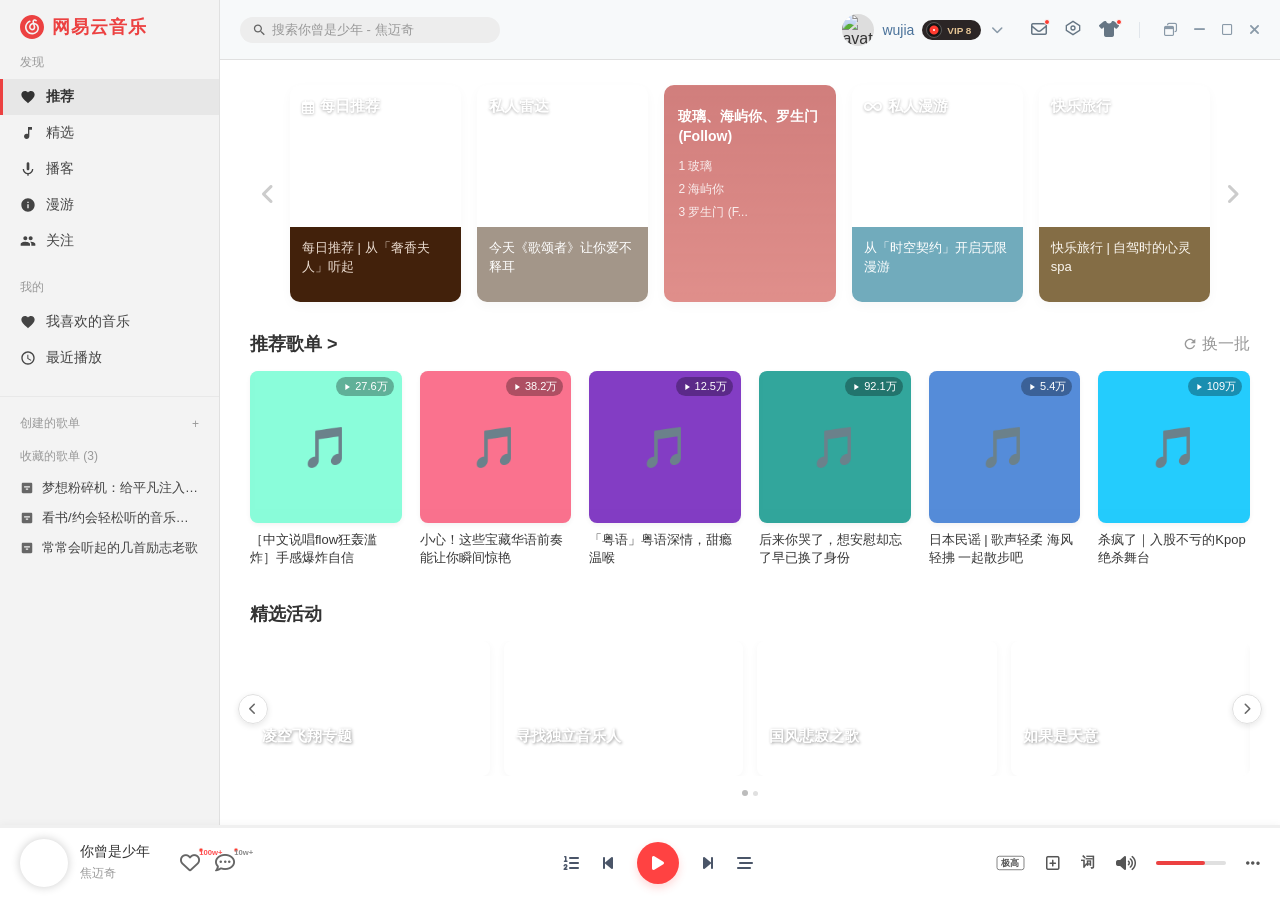
==== commit 47b9e545: "将图片路径改为 CDN 外链，减轻 GitHub Pages 仓库体积 Co-authored-by: Cursor <cursoragent@cursor.com>" ====
--- a/index.html
+++ b/index.html
@@ -1,4 +1,4 @@
-<!DOCTYPE html>
+﻿<!DOCTYPE html>
 <html lang="zh-CN">
 <head>
     <meta charset="UTF-8">
@@ -457,9 +457,9 @@
             -webkit-box-orient: vertical;
             overflow: hidden;
         }
-        .card-1 .card-image-area { background-image: url('images/photo-1514525253161-7a46d19cd819.jpg'); }
+        .card-1 .card-image-area { background-image: url('https://download.whius.top/images/photo-1514525253161-7a46d19cd819.jpg'); }
         .card-1 .card-info-area { background-color: #42210b; color: #ebdcd0; }
-        .card-2 .card-image-area { background-image: url('images/photo-1505740420928-5e560c06d30e.jpg'); }
+        .card-2 .card-image-area { background-image: url('https://download.whius.top/images/photo-1505740420928-5e560c06d30e.jpg'); }
         .card-2 .card-info-area { background-color: #a39689; color: #fff; }
         .card-3 {
             background-image: linear-gradient(to bottom, rgba(202,108,106,0.88), rgba(221,133,129,0.92)), url('https://images.unsplash.com/photo-1470225620780-dba8ba36b745?w=400&auto=format&fit=crop&q=80');
@@ -493,9 +493,9 @@
             opacity: 1;
             transform: translateY(0);
         }
-        .card-4 .card-image-area { background-image: url('images/photo-1511671782779-c97d3d27a1d4.jpg'); }
+        .card-4 .card-image-area { background-image: url('https://download.whius.top/images/photo-1511671782779-c97d3d27a1d4.jpg'); }
         .card-4 .card-info-area { background-color: #71abbc; color: #fff; }
-        .card-5 .card-image-area { background-image: url('images/photo-1469854523086-cc02fe5d8800.jpg'); }
+        .card-5 .card-image-area { background-image: url('https://download.whius.top/images/photo-1469854523086-cc02fe5d8800.jpg'); }
         .card-5 .card-info-area { background-color: #846d45; color: #fbf7f0; }
 
         /* 通用区块标题组件 */
@@ -860,7 +860,7 @@
                 </div>
                 <div class="user-status-bar">
                     <div class="user-profile">
-                        <img class="avatar" src="images/head.jpg" alt="avatar">
+                        <img class="avatar" src="https://download.whius.top/images/head.jpg" alt="avatar">
                         <span class="username">wujia</span>
                         <div class="vip-tag">
                             <div class="vinyl-icon"></div>
@@ -970,38 +970,38 @@
                             <div class="activity-track" id="activityTrack">
                                 <!-- 第1页 -->
                                 <div class="activity-page">
-                                    <div class="activity-card" style="background-image: url('images/photo-1614613535308-eb5fbd3d2c17.jpg');">
+                                    <div class="activity-card" style="background-image: url('https://download.whius.top/images/photo-1614613535308-eb5fbd3d2c17.jpg');">
                                         <div class="card-overlay"><span class="card-label">凌空飞翔专题</span><span class="card-sub">独家专访</span></div>
                                         <span class="badge">独家专访</span>
                                     </div>
-                                    <div class="activity-card" style="background-image: url('images/photo-1618005182384-a83a8bd57fbe.jpg');">
+                                    <div class="activity-card" style="background-image: url('https://download.whius.top/images/photo-1618005182384-a83a8bd57fbe.jpg');">
                                         <div class="card-overlay"><span class="card-label">寻找独立音乐人</span><span class="card-sub">独家策划</span></div>
                                         <span class="badge">独家策划</span>
                                     </div>
-                                    <div class="activity-card" style="background-image: url('images/photo-1579783900882-c0d3dad7b119.jpg');">
+                                    <div class="activity-card" style="background-image: url('https://download.whius.top/images/photo-1579783900882-c0d3dad7b119.jpg');">
                                         <div class="card-overlay"><span class="card-label">国风悲寂之歌</span><span class="card-sub">新歌首发</span></div>
                                         <span class="badge">新歌首发</span>
                                     </div>
-                                    <div class="activity-card" style="background-image: url('images/photo-1518609878373-06d740f60d8b.jpg');">
+                                    <div class="activity-card" style="background-image: url('https://download.whius.top/images/photo-1518609878373-06d740f60d8b.jpg');">
                                         <div class="card-overlay"><span class="card-label">如果是天意</span><span class="card-sub">情感电台</span></div>
                                         <span class="badge">情感电台</span>
                                     </div>
                                 </div>
                                 <!-- 第2页 -->
                                 <div class="activity-page">
-                                    <div class="activity-card" style="background-image: url('images/photo-1514525253161-7a46d19cd819.jpg');">
+                                    <div class="activity-card" style="background-image: url('https://download.whius.top/images/photo-1514525253161-7a46d19cd819.jpg');">
                                         <div class="card-overlay"><span class="card-label">粤语经典回响</span><span class="card-sub">港乐精选</span></div>
                                         <span class="badge">港乐精选</span>
                                     </div>
-                                    <div class="activity-card" style="background-image: url('images/photo-1493225457124-a3eb161ffa5f.jpg');">
+                                    <div class="activity-card" style="background-image: url('https://download.whius.top/images/photo-1493225457124-a3eb161ffa5f.jpg');">
                                         <div class="card-overlay"><span class="card-label">K-Pop热浪来袭</span><span class="card-sub">韩流专区</span></div>
                                         <span class="badge">韩流专区</span>
                                     </div>
-                                    <div class="activity-card" style="background-image: url('images/photo-1507838153414-b4b713384a76.jpg');">
+                                    <div class="activity-card" style="background-image: url('https://download.whius.top/images/photo-1507838153414-b4b713384a76.jpg');">
                                         <div class="card-overlay"><span class="card-label">深夜治愈电台</span><span class="card-sub">助眠专区</span></div>
                                         <span class="badge">助眠专区</span>
                                     </div>
-                                    <div class="activity-card" style="background-image: url('images/photo-1487180144351-b8472da7d491.jpg');">
+                                    <div class="activity-card" style="background-image: url('https://download.whius.top/images/photo-1487180144351-b8472da7d491.jpg');">
                                         <div class="card-overlay"><span class="card-label">Lofi驾车时光</span><span class="card-sub">驾驶歌单</span></div>
                                         <span class="badge">驾驶歌单</span>
                                     </div>
@@ -1072,16 +1072,16 @@
     <script>
         // 模拟本地歌单数据库
         const mockPlaylists = [
-            { id: 1, title: "小心！这些宝藏华语前奏能让你瞬间惊艳", count: "38.2万", coverColor: "#fc5c7d", cover: "images/rec1.jpg" },
-            { id: 2, title: "「粤语」粤语深情，甜瘾温喉", count: "12.5万", coverColor: "#701ebd", cover: "images/rec2.jpg" },
-            { id: 3, title: "后来你哭了，想安慰却忘了早已换了身份", count: "92.1万", coverColor: "#11998e", cover: "images/rec3.jpg" },
-            { id: 4, title: "日本民谣 | 歌声轻柔 海风轻拂 一起散步吧", count: "5.4万", coverColor: "#3a7bd5", cover: "images/rec4.jpg" },
-            { id: 5, title: "人间漂流日记 | 安放你漂泊的肉体和灵魂", count: "21.0万", coverColor: "#f857a6", cover: "images/rec5.jpg" },
-            { id: 6, title: "来自韩国 | Jung Kook引领韩流应援浪潮", count: "15.8万", coverColor: "#e65c00", cover: "images/rec6.jpg" },
-            { id: 7, title: "KPop白日梦境 | 午后听放松韩系旋律", count: "44.3万", coverColor: "#1565C0", cover: "images/rec7.jpg" },
-            { id: 8, title: "杀疯了｜入股不亏的Kpop绝杀舞台", count: "109万", coverColor: "#00c6ff", cover: "images/rec8.jpg" },
-            { id: 9, title: "［中文说唱flow狂轰滥炸］手感爆炸自信", count: "27.6万", coverColor: "#78ffd6", cover: "images/rec9.jpg" },
-            { id: 10, title: "〖纯音乐·春〗半窗疏雨 一帘清梦", count: "8.9万", coverColor: "#a8ff78", cover: "images/rec10.jpg" }
+            { id: 1, title: "小心！这些宝藏华语前奏能让你瞬间惊艳", count: "38.2万", coverColor: "#fc5c7d", cover: "https://download.whius.top/images/rec1.jpg" },
+            { id: 2, title: "「粤语」粤语深情，甜瘾温喉", count: "12.5万", coverColor: "#701ebd", cover: "https://download.whius.top/images/rec2.jpg" },
+            { id: 3, title: "后来你哭了，想安慰却忘了早已换了身份", count: "92.1万", coverColor: "#11998e", cover: "https://download.whius.top/images/rec3.jpg" },
+            { id: 4, title: "日本民谣 | 歌声轻柔 海风轻拂 一起散步吧", count: "5.4万", coverColor: "#3a7bd5", cover: "https://download.whius.top/images/rec4.jpg" },
+            { id: 5, title: "人间漂流日记 | 安放你漂泊的肉体和灵魂", count: "21.0万", coverColor: "#f857a6", cover: "https://download.whius.top/images/rec5.jpg" },
+            { id: 6, title: "来自韩国 | Jung Kook引领韩流应援浪潮", count: "15.8万", coverColor: "#e65c00", cover: "https://download.whius.top/images/rec6.jpg" },
+            { id: 7, title: "KPop白日梦境 | 午后听放松韩系旋律", count: "44.3万", coverColor: "#1565C0", cover: "https://download.whius.top/images/rec7.jpg" },
+            { id: 8, title: "杀疯了｜入股不亏的Kpop绝杀舞台", count: "109万", coverColor: "#00c6ff", cover: "https://download.whius.top/images/rec8.jpg" },
+            { id: 9, title: "［中文说唱flow狂轰滥炸］手感爆炸自信", count: "27.6万", coverColor: "#78ffd6", cover: "https://download.whius.top/images/rec9.jpg" },
+            { id: 10, title: "〖纯音乐·春〗半窗疏雨 一帘清梦", count: "8.9万", coverColor: "#a8ff78", cover: "https://download.whius.top/images/rec10.jpg" }
         ];
 
         const playlistGrid = document.getElementById('playlistGrid');
